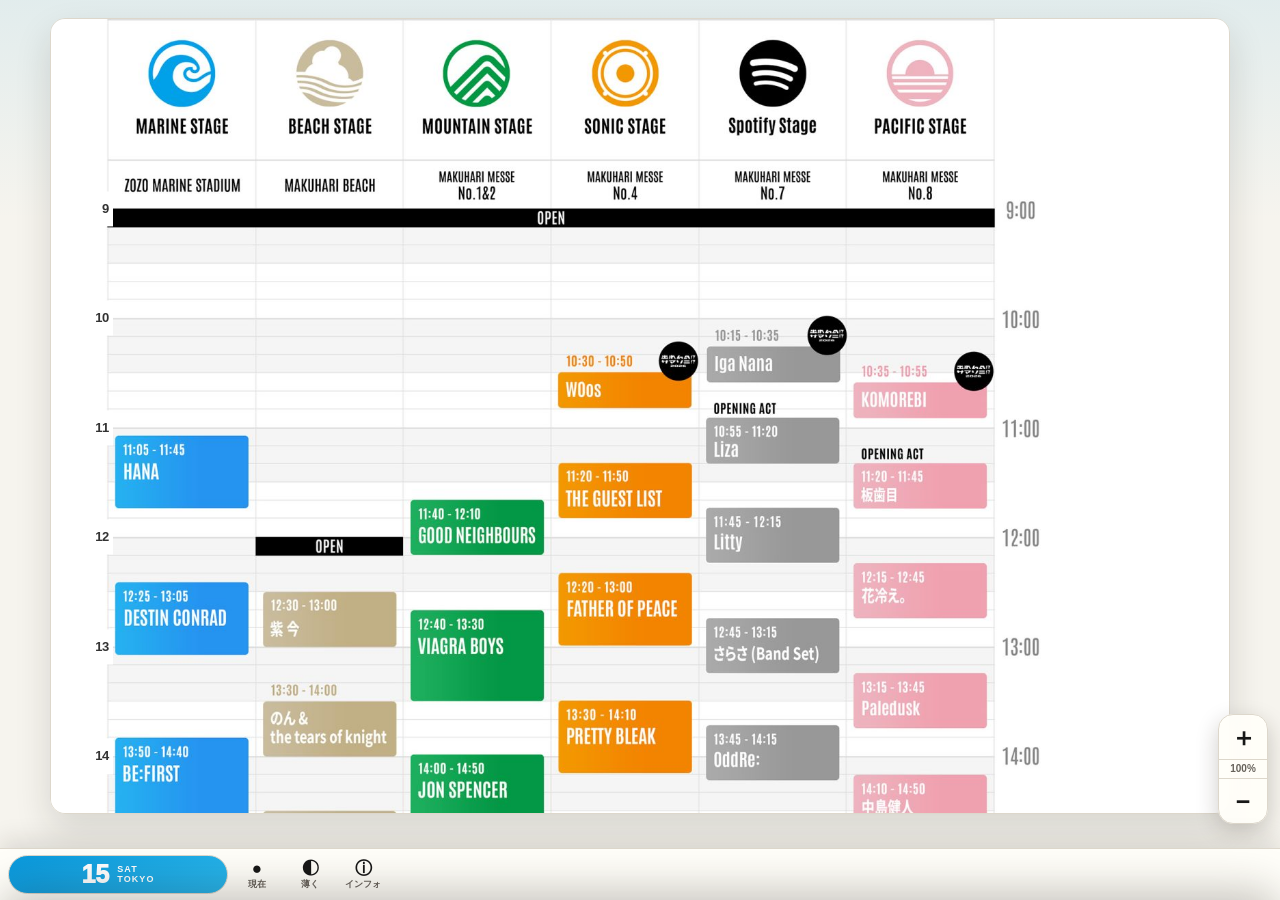
==== index.html @ debbe987 "Add files via upload" ====
<!doctype html>
<html lang="ja">
<head>
  <meta charset="utf-8">
  <meta name="viewport" content="width=device-width, initial-scale=1, maximum-scale=1, user-scalable=no, viewport-fit=cover">
  <meta name="theme-color" content="#f6f4ee">
  <meta name="apple-mobile-web-app-capable" content="yes">
  <meta name="mobile-web-app-capable" content="yes">
  <meta name="apple-mobile-web-app-status-bar-style" content="default">
  <meta name="apple-mobile-web-app-title" content="SUMMER SONIC">
  <link rel="apple-touch-icon" href="assets/icon-180.png">
  <link rel="icon" type="image/png" href="assets/icon-192.png">
  <link rel="manifest" href="manifest.webmanifest">
  <link rel="stylesheet" href="styles.css">
  <title>SUMMER SONIC 2026 TOKYO｜8月15日タイムテーブル</title>
</head>
<body data-start-utc="2026-08-15T00:00:00Z" data-end-utc="2026-08-15T14:00:00Z">
  <main>
    <section class="viewer" id="viewer" aria-label="8月15日（土）東京会場タイムテーブル">
      <div class="sheet" id="sheet">
        <img class="base-image" src="assets/timetable_tokyo0815.jpg" alt="SUMMER SONIC 2026 TOKYO 8月15日（土）タイムテーブル">
        <img class="header-copy" src="assets/timetable_tokyo0815.jpg" alt="" aria-hidden="true">
        <div class="time-layer" aria-hidden="true"></div>
        <div class="pick-layer"></div>
        <div class="now-line" aria-hidden="true"><span>現在時刻</span></div>
        <div class="pick-time-layer" aria-hidden="true"></div>
      </div>
    </section>
  </main>

  <div class="zoomctl" aria-label="表示倍率">
    <button class="zbtn" id="zoomIn" type="button" aria-label="拡大">＋</button>
    <div class="zlabel" id="zoomLabel">100%</div>
    <button class="zbtn" id="zoomOut" type="button" aria-label="縮小">−</button>
  </div>

  <nav class="mbar" aria-label="タイムテーブル操作">
    <div class="date-chip" aria-label="2026年8月15日 土曜日 東京">
      <strong>15</strong><span>SAT<br>TOKYO</span>
    </div>
    <button class="mbtn" id="jumpNow" type="button">
      <span class="mi">●</span><span class="ml">現在</span>
    </button>
    <button class="mbtn focus-toggle" id="focusToggle" type="button" aria-pressed="false">
      <span class="mi">◐</span><span class="ml">薄く</span>
    </button>
    <button class="mbtn" id="infoOpen" type="button" aria-expanded="false">
      <span class="mi">ⓘ</span><span class="ml">インフォ</span>
    </button>
  </nav>

  <div class="info-backdrop" id="infoBackdrop"></div>
  <section class="info-sheet" id="infoSheet" aria-hidden="true" aria-labelledby="infoTitle">
    <div class="info-grip"></div>
    <h1 class="info-title" id="infoTitle">SUMMER SONIC 2026<small>8.15 SAT / TOKYO</small></h1>
    <div class="info-clock"><strong id="clockText">現在時刻</strong><span id="statusText">読み込み中です。</span></div>
    <p class="info-help">出演者をタップするたびに「ハイライト → ゴールド → レインボー → 解除」と変わります。選択はこの端末に保存されます。「薄く」を使うと、選んでいない出演者を見分けやすくできます。</p>
    <p class="info-help">右側の＋／−で拡大・縮小できます。横にスクロールして左の時刻が見えなくなると、追従する時間軸が表示されます。スマートフォンを横向きにしてもそのまま使えます。</p>
    <p class="info-line">電波の良い場所で一度開いておけば、圏外でも表示できます。「ホーム画面に追加」して使うのがおすすめです。</p>
    <p class="info-disclaimer"><strong>非公式タイムテーブルです。</strong><br>出演時刻や内容は変更される場合があります。当日は公式発表も確認してください。</p>
    <button class="info-close" id="infoClose" type="button">閉じる</button>
  </section>

  <script src="app.js"></script>
  <script>
    if ('serviceWorker' in navigator) {
      window.addEventListener('load', function(){ navigator.serviceWorker.register('./sw.js'); });
    }
  </script>
</body>
</html>
---- styles.css ----
:root{
  --bg:#f6f4ee;--paper:#fffef9;--ink:#171717;--muted:#67625b;--line:#ddd7cb;
  --blue:#159ee0;--shadow:0 16px 36px rgba(30,27,22,.14);
  --stage-top:10.8424%;--stage-bottom:98.4853%;--zscale:1
}
*{box-sizing:border-box}
html,body{height:100%;touch-action:manipulation}
body{margin:0;overflow:hidden;background:linear-gradient(180deg,rgba(21,158,224,.09),transparent 220px),var(--bg);color:var(--ink);font-family:-apple-system,BlinkMacSystemFont,"Helvetica Neue",Arial,"Hiragino Sans","Yu Gothic",sans-serif}
button{font-family:inherit}
main{height:100%;padding:8px 8px calc(68px + env(safe-area-inset-bottom))}
.viewer{position:relative;width:100%;height:100%;overflow:auto;-webkit-overflow-scrolling:touch;background:#fff;border:1px solid var(--line);border-radius:15px;box-shadow:var(--shadow);overscroll-behavior:contain}
.sheet{position:relative;width:1000px;line-height:0;transform-origin:top left}
.base-image,.header-copy{display:block;width:100%;height:auto;user-select:none;-webkit-user-drag:none}
.base-image{transition:filter .18s ease}
.header-copy{display:none;position:absolute;inset:0;z-index:1;pointer-events:none;clip-path:inset(0 0 89.14% 0)}
.sheet.dim-on .base-image{filter:grayscale(1) opacity(.28)}
.sheet.dim-on .header-copy{display:block}
.time-layer,.pick-layer,.pick-time-layer{position:absolute;inset:0;pointer-events:none}
.time-layer{z-index:4}
.pick-layer{z-index:2}
.pick-time-layer{z-index:7}
.time-label{position:absolute;left:0;width:6.15%;height:2.7em;transform:translateY(-50%);display:flex;align-items:center;justify-content:flex-end;padding:0 .28em 0 0;background:#fff;color:#333;text-align:right;font-size:calc(13px * var(--zscale));font-weight:900;line-height:1;letter-spacing:-.035em;font-variant-numeric:tabular-nums;white-space:nowrap}
.pick-cell{position:absolute;display:flex;align-items:center;justify-content:center;padding:calc(2px * var(--zscale)) calc(3px * var(--zscale));overflow:hidden;border:1px solid transparent;border-radius:calc(4px * var(--zscale));background:transparent;color:#fff;text-align:center;line-height:1.08;font-size:calc(22px * var(--zscale));font-weight:900;letter-spacing:-.035em;cursor:pointer;pointer-events:auto;-webkit-tap-highlight-color:transparent;transition:background-color .12s ease,border-color .12s ease}
.pick-cell span{position:relative;z-index:1;display:block;width:100%;max-height:100%;overflow:hidden;overflow-wrap:anywhere;opacity:0;text-shadow:0 1px 2px rgba(0,0,0,.42)}
.pick-cell.is-picked{background:var(--pick-color,rgba(20,20,20,.86));border-color:rgba(255,255,255,.8);box-shadow:inset 0 0 0 1px rgba(0,0,0,.2),0 2px 6px rgba(0,0,0,.2)}
.pick-cell.is-picked span{opacity:1}
.pick-cell.is-gold{background:linear-gradient(135deg,#fff1b8,#f4c430 42%,#c8901a);border-color:rgba(255,246,204,.95);box-shadow:inset 0 0 0 1px rgba(120,80,0,.28),0 2px 9px rgba(198,144,26,.5)}
.pick-cell.is-gold span{color:#342600;text-shadow:0 1px 1px rgba(255,255,255,.55)}
.pick-cell.is-rainbow{border-color:rgba(255,255,255,.96);background:linear-gradient(115deg,#ff3030,#ff9818,#ffe400,#25d66b,#1fb9ff,#8155ff,#ff31cf);background-size:280% 280%;box-shadow:inset 0 0 0 1px rgba(255,255,255,.7),0 0 9px rgba(255,255,255,.6),0 0 16px rgba(80,170,255,.42);animation:pickRainbow 3.2s linear infinite}
.pick-cell.is-rainbow::after{content:"";position:absolute;inset:0;border-radius:inherit;background:linear-gradient(115deg,transparent 34%,rgba(255,255,255,.86) 50%,transparent 66%);background-size:220% 100%;mix-blend-mode:screen;pointer-events:none;animation:pickSheen 2.4s linear infinite}
@keyframes pickRainbow{to{background-position:280% 50%}}
@keyframes pickSheen{from{background-position:220% 0}to{background-position:-220% 0}}
.pick-time-label{position:absolute;display:none;width:max-content;max-width:13.54%;padding:1px 2px;overflow:hidden;transform:translate3d(0,calc(-100% - 1px),0);border-radius:2px;background:rgba(255,255,255,.9);color:#111;font-size:calc(11.05px * var(--zscale));font-weight:800;line-height:1;letter-spacing:-.025em;text-align:left;white-space:nowrap;font-variant-numeric:tabular-nums}
.pick-time-label.is-visible{display:block}
.now-line{position:absolute;left:0;right:0;top:calc(var(--stage-top) + (var(--line-progress,0) * (var(--stage-bottom) - var(--stage-top))));height:0;border-top:1px solid #e50012;filter:drop-shadow(0 .25px .25px rgba(0,0,0,.14));z-index:6;display:none;pointer-events:none}
.viewer.active .now-line{display:block}
.now-line span{position:absolute;left:8px;bottom:3px;padding:3px 7px;border-radius:999px;background:#e50012;color:#fff;font-size:calc(10px * var(--now-label-scale,1));font-weight:1000;line-height:1;letter-spacing:.01em;white-space:nowrap;transform-origin:left bottom}
.floating-time-axis{display:block;position:sticky;top:0;left:4px;width:var(--floating-axis-width,18px);height:var(--floating-axis-viewer-height,0);margin-left:4px;margin-bottom:calc(-1 * var(--floating-axis-viewer-height,0));z-index:8;pointer-events:none}
.floating-time-window{position:absolute;inset:5px 0;overflow:hidden;border-radius:999px;background:rgba(255,255,255,.7);-webkit-backdrop-filter:saturate(1.15) blur(10px);backdrop-filter:saturate(1.15) blur(10px);box-shadow:inset 0 0 0 1px rgba(35,28,20,.07),0 8px 24px rgba(35,28,20,.15);opacity:0;transform:translate3d(-4px,0,0) scale(.97);transition:opacity .2s ease,transform .28s cubic-bezier(.22,1,.36,1)}
.floating-time-axis.is-visible .floating-time-window{opacity:1;transform:translate3d(0,0,0) scale(1)}
.floating-time-track{position:absolute;inset:0;width:100%;height:var(--floating-axis-sheet-height,0);will-change:transform}
.floating-time-label{position:absolute;left:0;width:100%;transform:translateY(-50%);display:flex;align-items:center;justify-content:center;color:#333;font-size:var(--floating-axis-font-size,9px);font-weight:900;line-height:1;letter-spacing:-.035em;font-variant-numeric:tabular-nums;white-space:nowrap}
.zoomctl{position:fixed;right:12px;bottom:calc(76px + env(safe-area-inset-bottom));z-index:55;display:flex;flex-direction:column;align-items:stretch;overflow:hidden;border:1px solid var(--line);border-radius:15px;background:rgba(255,254,249,.94);-webkit-backdrop-filter:blur(10px);backdrop-filter:blur(10px);box-shadow:0 8px 22px rgba(35,28,20,.22)}
.zbtn{display:flex;align-items:center;justify-content:center;width:48px;height:44px;border:0;background:transparent;color:var(--ink);font-size:25px;font-weight:900;line-height:1;cursor:pointer}
.zbtn:active,.mbtn:active{background:rgba(0,0,0,.065)}
.zbtn:disabled{opacity:.3}
.zlabel{padding:4px 0;border-top:1px solid var(--line);border-bottom:1px solid var(--line);color:var(--muted);font-size:10px;font-weight:900;line-height:1;text-align:center}
.mbar{position:fixed;left:0;right:0;bottom:0;z-index:60;display:flex;align-items:stretch;gap:5px;padding:6px 8px calc(6px + env(safe-area-inset-bottom));border-top:1px solid var(--line);background:rgba(255,254,249,.96);-webkit-backdrop-filter:saturate(1.4) blur(12px);backdrop-filter:saturate(1.4) blur(12px);box-shadow:0 -8px 24px rgba(35,28,20,.12)}
.date-chip{flex:1;min-width:0;display:flex;align-items:center;justify-content:center;gap:8px;border:1px solid var(--line);border-radius:999px;background:linear-gradient(135deg,#0b99dc,#27b4ea);color:#fff}
.date-chip strong{font-size:25px;line-height:1;font-weight:1000}.date-chip span{font-size:9px;line-height:1.1;font-weight:900;letter-spacing:.12em}
.mbtn{flex:0 0 auto;display:flex;min-width:48px;flex-direction:column;align-items:center;justify-content:center;gap:3px;padding:5px 6px;border:0;border-radius:14px;background:transparent;color:var(--ink);font-weight:900;cursor:pointer}
.mbtn .mi{font-size:17px;line-height:1}.mbtn .ml{font-size:9px;line-height:1;color:var(--muted);white-space:nowrap}
.focus-toggle[aria-pressed="true"]{background:#159ee0}.focus-toggle[aria-pressed="true"] .mi,.focus-toggle[aria-pressed="true"] .ml{color:#fff}
.info-backdrop{position:fixed;inset:0;z-index:70;background:rgba(20,16,12,.44);opacity:0;pointer-events:none;transition:opacity .25s ease}
.info-backdrop.open{opacity:1;pointer-events:auto}
.info-sheet{position:fixed;left:0;right:0;bottom:0;z-index:80;max-height:86dvh;overflow:auto;padding:10px 20px calc(20px + env(safe-area-inset-bottom));border-radius:24px 24px 0 0;background:rgba(255,254,249,.98);box-shadow:0 -18px 44px rgba(35,28,20,.26);transform:translateY(102%);transition:transform .3s cubic-bezier(.22,1,.36,1)}
.info-sheet.open{transform:translateY(0)}
.info-grip{width:40px;height:5px;margin:2px auto 14px;border-radius:999px;background:var(--line)}
.info-title{margin:0;font-size:24px;line-height:1.04;letter-spacing:-.04em;font-weight:1000}.info-title small{display:block;margin-top:6px;color:#159ee0;font-size:11px;font-weight:900;letter-spacing:.14em}
.info-clock{margin:14px 0 0;padding:12px 14px;border:1px solid var(--line);border-radius:14px;background:var(--bg)}.info-clock strong{display:block;font-size:16px;font-weight:1000}.info-clock span{display:block;margin-top:4px;color:var(--muted);font-size:12px;font-weight:700;line-height:1.5}
.info-help,.info-line{margin:14px 0 0;color:#3d3934;font-size:13px;font-weight:600;line-height:1.7}.info-line{color:var(--muted)}
.info-disclaimer{margin:16px 0 0;padding:11px 13px;border:1px solid #bfe1f2;border-radius:12px;background:#f0faff;font-size:11.5px;font-weight:600;line-height:1.6}.info-disclaimer strong{color:#0879af}
.info-close{width:100%;min-height:44px;margin-top:12px;border:0;border-radius:999px;background:transparent;color:var(--muted);font-size:13px;font-weight:900;cursor:pointer}
@media(min-width:821px){main{padding:18px 18px 86px}.viewer{max-width:1180px;margin:0 auto}.sheet{width:max(100%,1000px)}.date-chip{max-width:220px}}
@media(max-height:500px){main{padding-top:5px;padding-left:5px;padding-right:5px}.zoomctl{right:8px}.info-sheet{max-height:94dvh}}
@media(prefers-reduced-motion:reduce){.pick-cell.is-rainbow{animation:none;background-size:100% 100%}.pick-cell.is-rainbow::after{animation:none;opacity:.4}.floating-time-window{transition:opacity .12s linear;transform:none}.base-image{transition:none}}
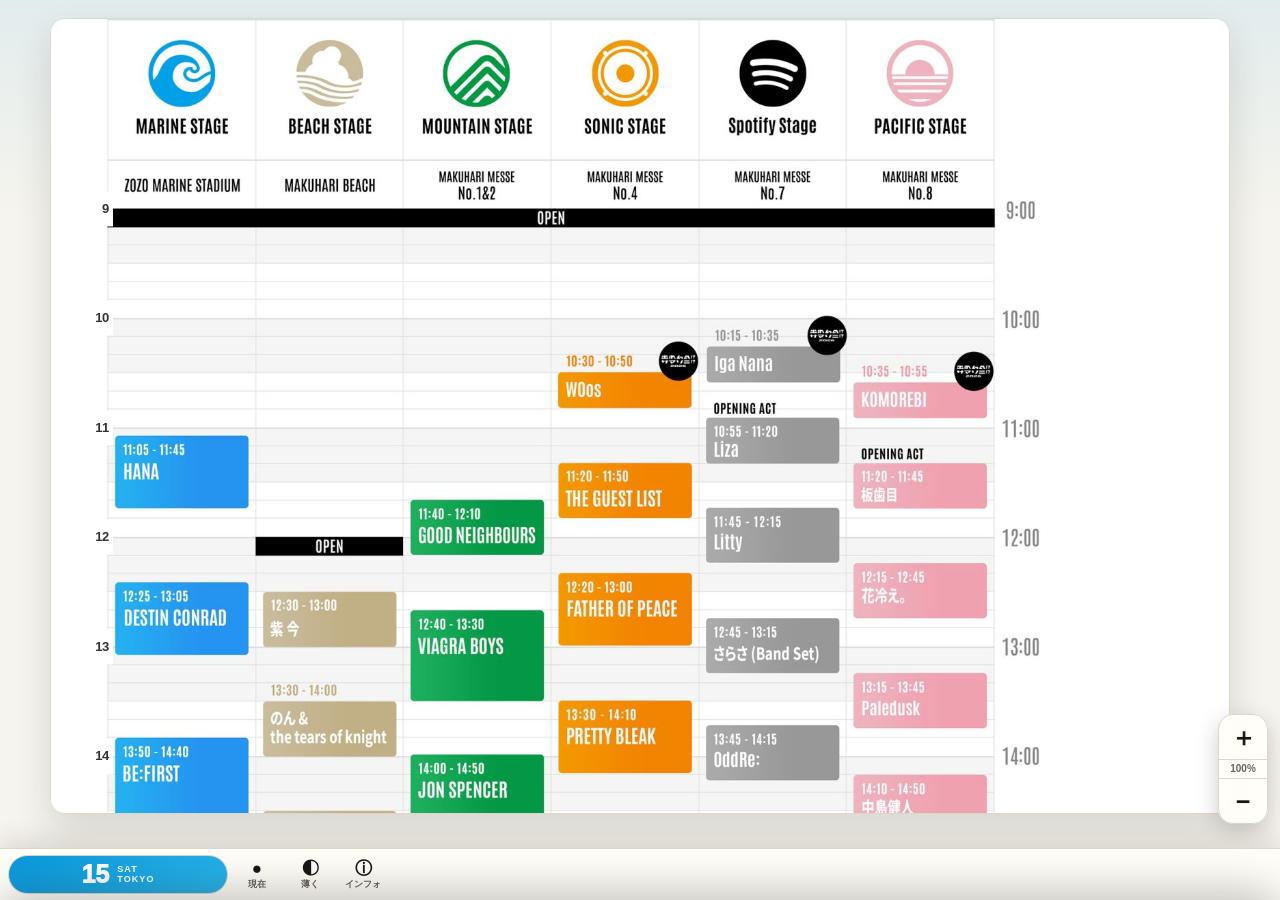
==== commit 7f4abd8c: "Add files via upload" ====
--- a/index.html
+++ b/index.html
@@ -55,12 +55,15 @@
     <h1 class="info-title" id="infoTitle">SUMMER SONIC 2026<small>8.15 SAT / TOKYO</small></h1>
     <div class="info-clock"><strong id="clockText">現在時刻</strong><span id="statusText">読み込み中です。</span></div>
     <p class="info-help">出演者をタップするたびに「ハイライト → ゴールド → レインボー → 解除」と変わります。選択はこの端末に保存されます。「薄く」を使うと、選んでいない出演者を見分けやすくできます。</p>
+    <p class="info-line">選択状況は「見たいアーティストランキング」のため匿名で集計します。氏名や位置情報は収集しません。</p>
     <p class="info-help">右側の＋／−で拡大・縮小できます。横にスクロールして左の時刻が見えなくなると、追従する時間軸が表示されます。スマートフォンを横向きにしてもそのまま使えます。</p>
     <p class="info-line">電波の良い場所で一度開いておけば、圏外でも表示できます。「ホーム画面に追加」して使うのがおすすめです。</p>
     <p class="info-disclaimer"><strong>非公式タイムテーブルです。</strong><br>出演時刻や内容は変更される場合があります。当日は公式発表も確認してください。</p>
     <button class="info-close" id="infoClose" type="button">閉じる</button>
   </section>
 
+  <script src="ranking-config.js"></script>
+  <script src="artist-intros.js"></script>
   <script src="app.js"></script>
   <script>
     if ('serviceWorker' in navigator) {
--- a/styles.css
+++ b/styles.css
@@ -21,6 +21,7 @@
 .pick-time-layer{z-index:7}
 .time-label{position:absolute;left:0;width:6.15%;height:2.7em;transform:translateY(-50%);display:flex;align-items:center;justify-content:flex-end;padding:0 .28em 0 0;background:#fff;color:#333;text-align:right;font-size:calc(13px * var(--zscale));font-weight:900;line-height:1;letter-spacing:-.035em;font-variant-numeric:tabular-nums;white-space:nowrap}
 .pick-cell{position:absolute;display:flex;align-items:center;justify-content:center;padding:calc(2px * var(--zscale)) calc(3px * var(--zscale));overflow:hidden;border:1px solid transparent;border-radius:calc(4px * var(--zscale));background:transparent;color:#fff;text-align:center;line-height:1.08;font-size:calc(22px * var(--zscale));font-weight:900;letter-spacing:-.035em;cursor:pointer;pointer-events:auto;-webkit-tap-highlight-color:transparent;transition:background-color .12s ease,border-color .12s ease}
+.pick-cell.has-artist-intro{-webkit-touch-callout:none;-webkit-user-select:none;user-select:none}
 .pick-cell span{position:relative;z-index:1;display:block;width:100%;max-height:100%;overflow:hidden;overflow-wrap:anywhere;opacity:0;text-shadow:0 1px 2px rgba(0,0,0,.42)}
 .pick-cell.is-picked{background:var(--pick-color,rgba(20,20,20,.86));border-color:rgba(255,255,255,.8);box-shadow:inset 0 0 0 1px rgba(0,0,0,.2),0 2px 6px rgba(0,0,0,.2)}
 .pick-cell.is-picked span{opacity:1}
@@ -61,6 +62,18 @@
 .info-help,.info-line{margin:14px 0 0;color:#3d3934;font-size:13px;font-weight:600;line-height:1.7}.info-line{color:var(--muted)}
 .info-disclaimer{margin:16px 0 0;padding:11px 13px;border:1px solid #bfe1f2;border-radius:12px;background:#f0faff;font-size:11.5px;font-weight:600;line-height:1.6}.info-disclaimer strong{color:#0879af}
 .info-close{width:100%;min-height:44px;margin-top:12px;border:0;border-radius:999px;background:transparent;color:var(--muted);font-size:13px;font-weight:900;cursor:pointer}
+.artist-intro-layer{position:fixed;inset:0;z-index:100;visibility:hidden;pointer-events:none;transition:visibility 0s linear .38s}
+.artist-intro-layer.is-open{visibility:visible;pointer-events:auto;transition-delay:0s}
+.artist-intro-backdrop{position:absolute;inset:0;background:rgba(16,14,12,.48);-webkit-backdrop-filter:blur(3px);backdrop-filter:blur(3px);opacity:0;transition:opacity .28s ease}
+.artist-intro-layer.is-open .artist-intro-backdrop{opacity:1}
+.artist-intro-sheet{--artist-intro-accent:#159ee0;position:absolute;left:50%;bottom:0;width:min(100%,680px);max-height:min(78dvh,720px);overflow:auto;-webkit-overflow-scrolling:touch;padding:12px 22px calc(24px + env(safe-area-inset-bottom));border-radius:26px 26px 0 0;background:rgba(255,254,249,.97);color:#171512;box-shadow:0 -20px 60px rgba(16,14,12,.26);transform:translate3d(-50%,105%,0);transition:transform .38s cubic-bezier(.22,1,.36,1)}
+.artist-intro-layer.is-open .artist-intro-sheet{transform:translate3d(-50%,0,0)}
+.artist-intro-grip{width:42px;height:5px;margin:0 auto 13px;border-radius:999px;background:#d7d1c8}
+.artist-intro-close{position:absolute;top:14px;right:16px;display:grid;place-items:center;width:38px;height:38px;padding:0;border:0;border-radius:50%;background:#eee9e1;color:#28231e;font:700 23px/1 system-ui,sans-serif;cursor:pointer}
+.artist-intro-meta{margin:0 48px 7px 0;color:var(--artist-intro-accent);font:800 12px/1.35 system-ui,sans-serif;letter-spacing:.075em;text-transform:uppercase;white-space:pre-line}
+.artist-intro-title{margin:0 48px 14px 0;font:900 clamp(25px,7.3vw,38px)/1.16 system-ui,-apple-system,"Hiragino Sans","Yu Gothic",sans-serif;letter-spacing:-.035em}
+.artist-intro-title::after{content:"";display:block;width:58px;height:5px;margin-top:13px;border-radius:999px;background:var(--artist-intro-accent)}
+.artist-intro-copy{margin:0;color:#39342e;font:500 15px/1.88 system-ui,-apple-system,"Hiragino Sans","Yu Gothic",sans-serif;letter-spacing:.015em}
 @media(min-width:821px){main{padding:18px 18px 86px}.viewer{max-width:1180px;margin:0 auto}.sheet{width:max(100%,1000px)}.date-chip{max-width:220px}}
-@media(max-height:500px){main{padding-top:5px;padding-left:5px;padding-right:5px}.zoomctl{right:8px}.info-sheet{max-height:94dvh}}
-@media(prefers-reduced-motion:reduce){.pick-cell.is-rainbow{animation:none;background-size:100% 100%}.pick-cell.is-rainbow::after{animation:none;opacity:.4}.floating-time-window{transition:opacity .12s linear;transform:none}.base-image{transition:none}}
+@media(max-height:500px){main{padding-top:5px;padding-left:5px;padding-right:5px}.zoomctl{right:8px}.info-sheet{max-height:94dvh}.artist-intro-sheet{max-height:92dvh;padding-top:9px;padding-bottom:calc(15px + env(safe-area-inset-bottom))}.artist-intro-grip{margin-bottom:8px}.artist-intro-title{margin-bottom:10px;font-size:25px}.artist-intro-title::after{height:4px;margin-top:9px}.artist-intro-copy{font-size:14px;line-height:1.72}}
+@media(prefers-reduced-motion:reduce){.pick-cell.is-rainbow{animation:none;background-size:100% 100%}.pick-cell.is-rainbow::after{animation:none;opacity:.4}.floating-time-window{transition:opacity .12s linear;transform:none}.base-image{transition:none}.artist-intro-backdrop{transition:none}.artist-intro-sheet{transition:none}}
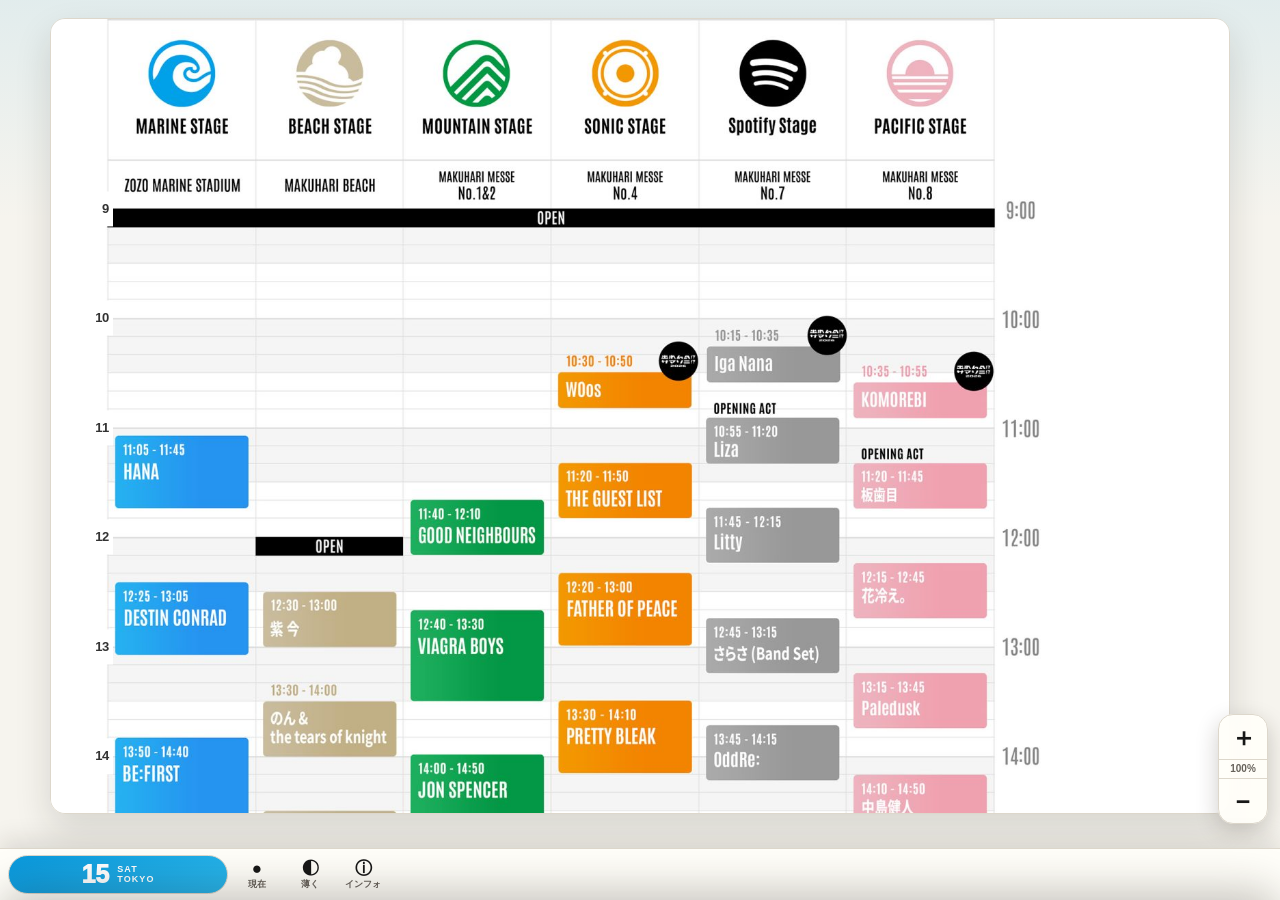
==== commit 7d2ebc64: "Add files via upload" ====
--- a/index.html
+++ b/index.html
@@ -55,7 +55,6 @@
     <h1 class="info-title" id="infoTitle">SUMMER SONIC 2026<small>8.15 SAT / TOKYO</small></h1>
     <div class="info-clock"><strong id="clockText">現在時刻</strong><span id="statusText">読み込み中です。</span></div>
     <p class="info-help">出演者をタップするたびに「ハイライト → ゴールド → レインボー → 解除」と変わります。選択はこの端末に保存されます。「薄く」を使うと、選んでいない出演者を見分けやすくできます。</p>
-    <p class="info-line">選択状況は「見たいアーティストランキング」のため匿名で集計します。氏名や位置情報は収集しません。</p>
     <p class="info-help">右側の＋／−で拡大・縮小できます。横にスクロールして左の時刻が見えなくなると、追従する時間軸が表示されます。スマートフォンを横向きにしてもそのまま使えます。</p>
     <p class="info-line">電波の良い場所で一度開いておけば、圏外でも表示できます。「ホーム画面に追加」して使うのがおすすめです。</p>
     <p class="info-disclaimer"><strong>非公式タイムテーブルです。</strong><br>出演時刻や内容は変更される場合があります。当日は公式発表も確認してください。</p>
